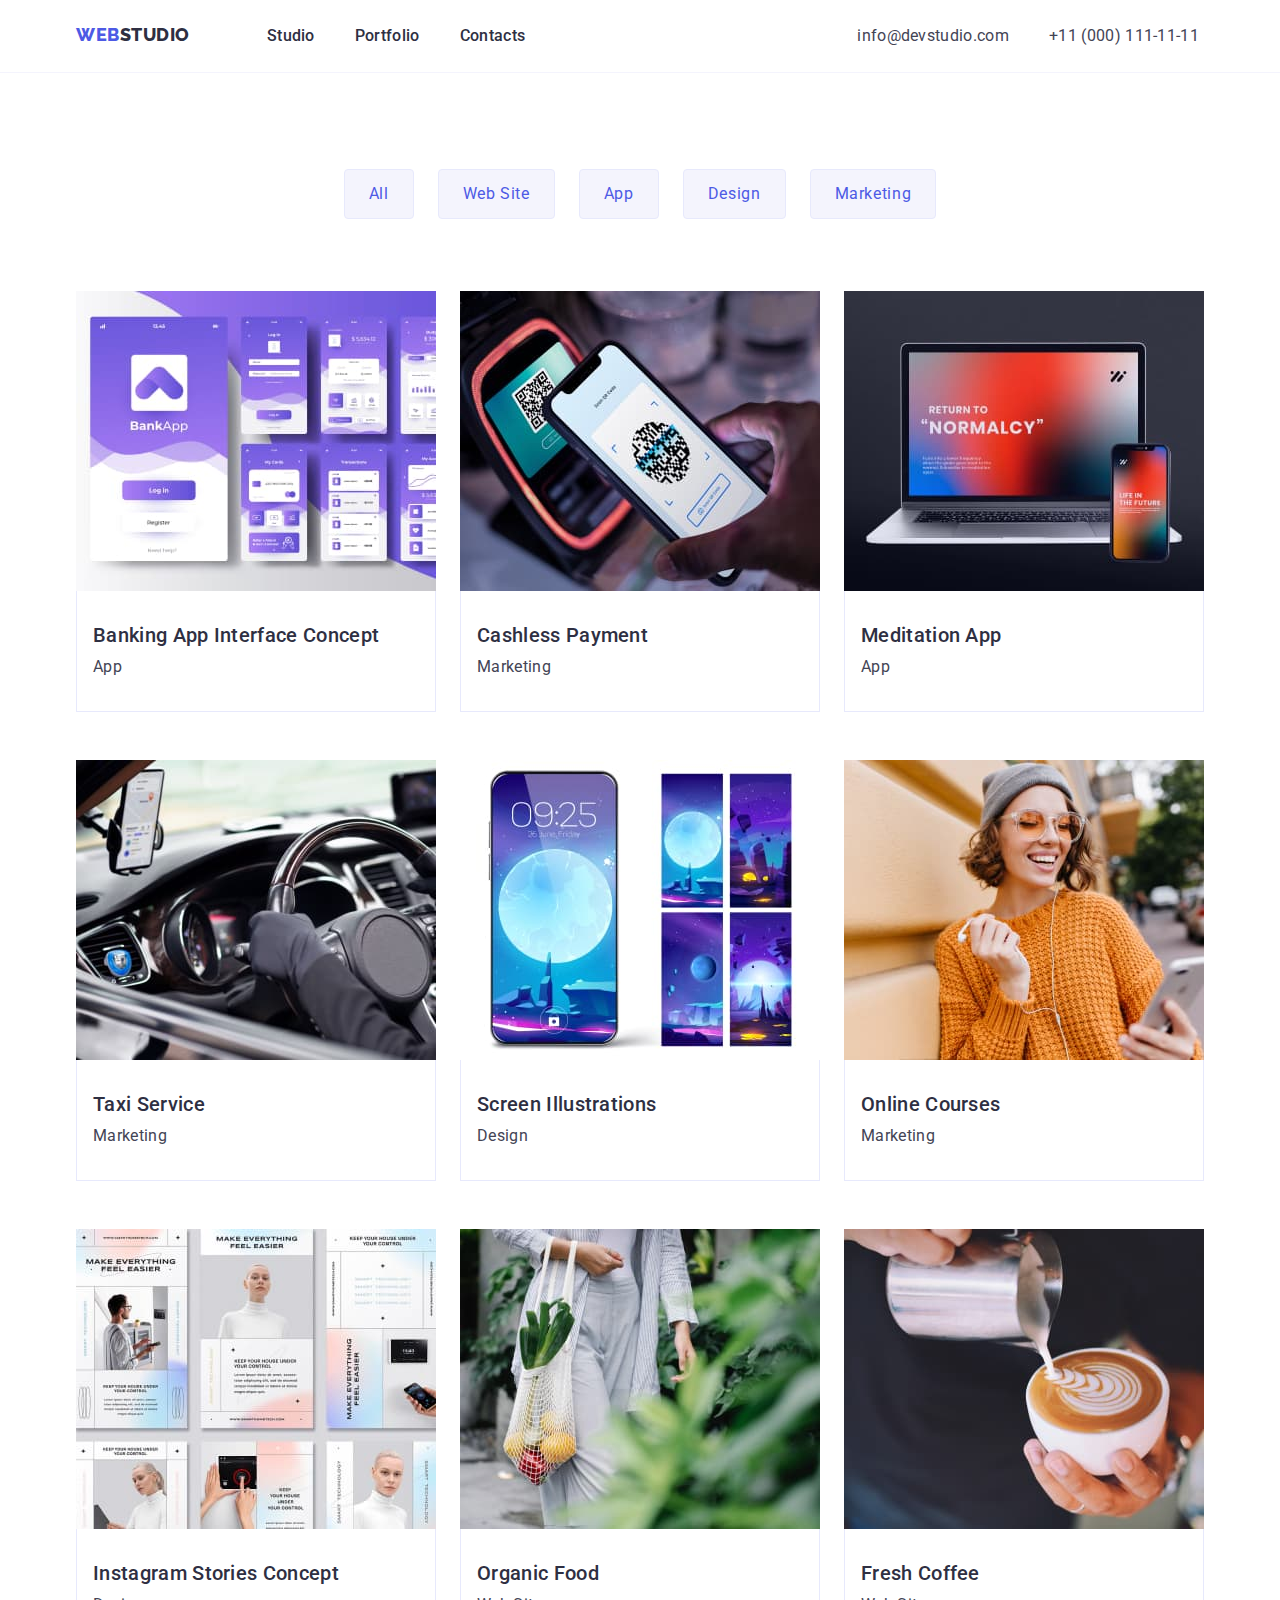
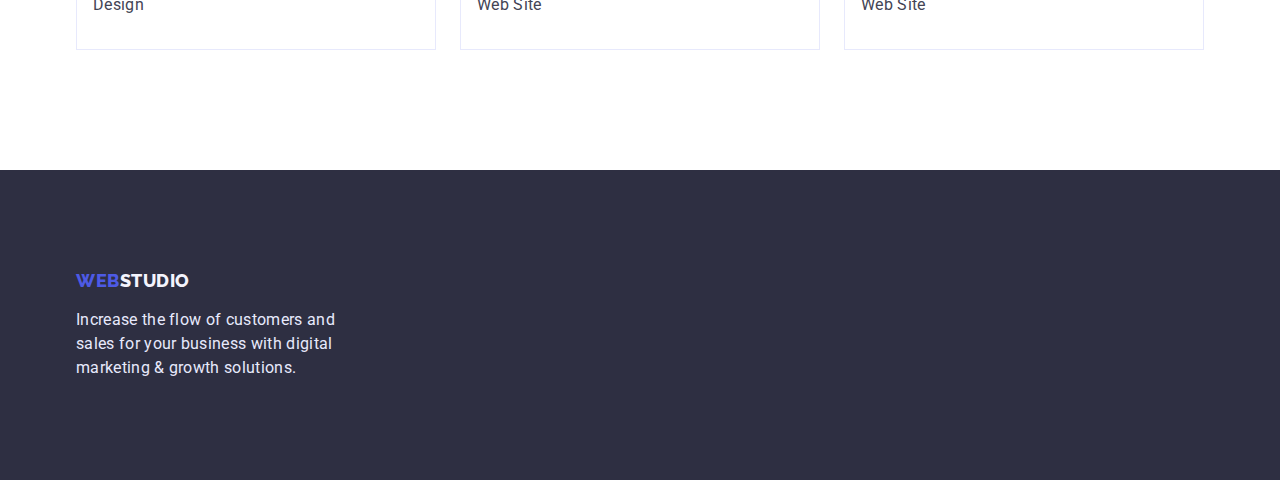
==== portfolio.html @ a34b4fd6 "Initial commit" ====
<!DOCTYPE html>
<html lang="en">
  <head>
    <meta charset="UTF-8" />
    <meta http-equiv="X-UA-Compatible" content="IE=edge" />
    <meta name="viewport" content="width=device-width, initial-scale=1.0" />
    <link rel="preconnect" href="https://fonts.googleapis.com" />
    <link rel="preconnect" href="https://fonts.gstatic.com" crossorigin />
    <link
      href="https://fonts.googleapis.com/css2?family=Raleway:wght@800&family=Roboto:wght@400;500;700;900&display=swap"
      rel="stylesheet"
    />
    <link
      rel="stylesheet"
      href="https://cdnjs.cloudflare.com/ajax/libs/modern-normalize/1.0.0/modern-normalize.min.css"
    />
    <link rel="stylesheet" href="./css/style.css" />
    <title>Portfolio</title>
  </head>
  <body>
    <header class="top-line-backgrd">
      <div class="main-page-logo container">
        <nav class="main-logo-nav">
          <a class="main-logo linknone" href="./index.html"
            ><span>Web</span>Studio</a
          >
          <ul class="main-menu-nav listnone">
            <li class="menu-nav-li">
              <a class="menu-nav linknone" href="./index.html">Studio</a>
            </li>
            <li class="menu-nav-li">
              <a class="menu-nav linknone" href="./portfolio.html">Portfolio</a>
            </li>
            <li class="menu-nav-li">
              <a class="menu-nav linknone" href="">Contacts</a>
            </li>
          </ul>
        </nav>
        <address class="main-add">
          <ul class="main-address listnone">
            <li class="main-add-li">
              <a class="main-mail linknone" href="mailto:info@devstudio.com"
                >info@devstudio.com</a
              >
            </li>
            <li class="main-add-li">
              <a class="main-tel linknone" href="tel:+110001111111"
                >+11 (000) 111-11-11</a
              >
            </li>
          </ul>
        </address>
      </div>
    </header>
    <main>
      <!--1-ША СЕКЦІЯ тип тагів в майбутньому вони будуть закріплені до фото (типу фільтра)-->
      <section class="filtr-portfolio section">
        <div class="container">
          <h1 hidden>portfolio</h1>
          <ul class="menu-btn-portfolio listnone">
            <li class="portfolio-li">
              <button class="btn-portfolio" type="button">All</button>
            </li>
            <li class="portfolio-li">
              <button class="btn-portfolio" type="button">Web Site</button>
            </li>
            <li class="portfolio-li">
              <button class="btn-portfolio" type="button">App</button>
            </li>
            <li class="portfolio-li">
              <button class="btn-portfolio" type="button">Design</button>
            </li>
            <li class="portfolio-li">
              <button class="btn-portfolio" type="button">Marketing</button>
            </li>
          </ul>
          <ul class="menu-feature-portfolio listnone">
            <li class="li-item">
              <img
                src="./images/Banking-App-Interface-Concept.jpg"
                alt="Banking App Interface Concept"
                width="360"
              />
              <div class="menu-filter-div">
                <h2 class="menu-filter">Banking App Interface Concept</h2>
                <p class="menu-text">App</p>
              </div>
            </li>
            <li class="li-item">
              <img
                src="./images/Cashless-Payment.jpg"
                alt="Cashless Payment"
                width="360"
              />
              <div class="menu-filter-div">
                <h2 class="menu-filter">Cashless Payment</h2>
                <p class="menu-text">Marketing</p>
              </div>
            </li>
            <li class="li-item">
              <img
                src="./images/Meditaion-App.jpg"
                alt="Meditation App"
                width="360"
              />
              <div class="menu-filter-div">
                <h2 class="menu-filter">Meditation App</h2>
                <p class="menu-text">App</p>
              </div>
            </li>
            <li class="li-item">
              <img
                src="./images/Taxi-Service.jpg"
                alt="Driver who look page in maps our search customers"
                width="360"
              />
              <div class="menu-filter-div">
                <h2 class="menu-filter">Taxi Service</h2>
                <p class="menu-text">Marketing</p>
              </div>
            </li>
            <li class="li-item">
              <img
                src="./images/Screen-Illustrations.jpg"
                alt="Screen Illustrations"
                width="360"
              />
              <div class="menu-filter-div">
                <h2 class="menu-filter">Screen Illustrations</h2>
                <p class="menu-text">Design</p>
              </div>
            </li>
            <li class="li-item">
              <img
                src="./images/Online-Courses.jpg"
                alt="Female holds phone and listens in headphones"
                width="360"
              />
              <div class="menu-filter-div">
                <h2 class="menu-filter">Online Courses</h2>
                <p class="menu-text">Marketing</p>
              </div>
            </li>
            <li class="li-item">
              <img
                src="./images/Instagram-Stories-Concept.jpg"
                alt="Instagram Stories Concept"
                width="360"
              />
              <div class="menu-filter-div">
                <h2 class="menu-filter">Instagram Stories Concept</h2>
                <p class="menu-text">Design</p>
              </div>
            </li>
            <li class="li-item">
              <img
                src="./images/Organic-Food.jpg"
                alt="(baground photo)Female hold mesh bag vegetables inside"
                width="360"
              />
              <div class="menu-filter-div">
                <h2 class="menu-filter">Organic Food</h2>
                <p class="menu-text">Web Site</p>
              </div>
            </li>
            <li class="li-item">
              <img
                src="./images/Fresh-Coffee.jpg"
                alt="(baground photo)Barista making coffee"
                width="360"
              />
              <div class="menu-filter-div">
                <h2 class="menu-filter">Fresh Coffee</h2>
                <p class="menu-text">Web Site</p>
              </div>
            </li>
          </ul>
        </div>
      </section>
    </main>
    <footer class="background-logo">
      <div class="container text-footer-logo">
        <a class="main-footer-logo linknone" href="./index.html">
          <span>Web</span>Studio</a
        >
        <p>
          Increase the flow of customers and sales for your business with
          digital marketing & growth solutions.
        </p>
      </div>
    </footer>
  </body>
</html>
---- css/style.css ----
/* #4d5ae5 - головний колір бренду і 1-ї кнопки (на мою думку)
#434455 - колір тексту абзаців
#2e2f42 - колір хедерів з h2...
#404bbf - колір кнопок при ховері
#E7E9FC - колір фон кнопок (радіо кнопок/фільтру)
#ffffff - колір 1-го h1
#f4f4fd - лого футера кінця
#e7e9fc - колір абзацу футера */
:root {
  --brand-logo-color: #4d5ae5;
  --textp-color: #434455;
  --text-headersecond-color: #2e2f42;
  --hover-btn-portfolio-color: #404bbf;
  --hover-btn-portf-backgrd-color: ##e7e9fc;
  --text-header-first-color: #ffffff;
  --footer-logo-color: #f4f4fd;
  --footer-text-color: #e7e9fc;
}

body {
  font-family: 'Roboto', Times New Roman, sans-serif;
  letter-spacing: 0.02em;
  color: var(--textp-color);
}

img {
  display: block;
}

.background-logo {
  background-color: var(--text-headersecond-color);

  padding-top: 100px;
  padding-bottom: 100px;
}

button {
  font-family: inherit;
  font-size: 16px;
  line-height: 1.5;
  letter-spacing: 0.04em;
}

h2,
h3 {
  margin-top: 0;
  margin-bottom: 8px;

  color: var(--text-headersecond-color);
}

p {
  margin-top: 0;
  margin-bottom: 0;

  font-size: 16px;
  line-height: 1.5;
}

h2 {
  font-size: 36px;
  line-height: 1.1;
  text-align: center;
  text-transform: capitalize;
}

.menu-filter {
  margin-bottom: 8px;

  font-weight: 500;
  font-size: 20px;
  line-height: 1.2;
}

.menu-filter-div {
  padding-top: 32px;
  padding-bottom: 32px;
  padding-left: 16px;

  border: 1px solid var(--footer-text-color);
  border-top: none;
}

.menu-filter,
.menu-text {
  text-align: left;
}

/* .menu-filter > p {
  border: 1px solid var(--footer-text-color);
  border-top: none;
} */

.listnone {
  list-style: none;
  padding: 0;
  margin: 0;
}

.linknone {
  text-decoration: none;
}
/* ==========main-HEADER====================== */
.hero-title {
  margin-top: 0;
  margin-bottom: 48px;
  width: 496px;
  margin-left: auto;
  margin-right: auto;

  font-size: 56px;
  line-height: 1.1;
  color: var(--text-header-first-color);
}

.main-page-logo,
.main-logo-nav {
  display: flex;
}

.main-page-logo {
  align-items: center;
  padding-top: 24px;
  padding-bottom: 24px;
}

.hero {
  text-align: center;

  padding-top: 188px;
  padding-bottom: 188px;
}

.under-hero-section {
  padding-top: 120px;
  padding-bottom: 120px;
}

.container {
  margin-left: auto;
  margin-right: auto;
  padding-left: 15px;
  padding-right: 15px;

  width: 1158px;
  /* outline: 2px solid tomato;
  background-color: green; */
}

.section {
  padding-bottom: 120px;

  /* background-color: #404bbf; */
  text-align: center;
}

.top-line-backgrd {
  background-color: var(--text-header-first-color);
  border-bottom: 1px solid var(--footer-logo-color);
}

.main-logo {
  font-family: 'Raleway', sans-serif;
  font-weight: 800;
  font-size: 18px;
  line-height: 1.2;
  letter-spacing: 0.03em;
  text-transform: uppercase;
  color: var(--text-headersecond-color);
}

.main-logo > span {
  width: 44px;
  height: 24px;
  font-family: 'Raleway', sans-serif;
  font-weight: 800;
  font-size: 18px;
  line-height: 1.2;
  letter-spacing: 0.03em;
  text-transform: uppercase;
  color: var(--brand-logo-color);
}

.main-menu-nav {
  display: flex;

  margin-left: 77px;
}

.main-menu-nav .menu-nav-li + .menu-nav-li {
  margin-left: 40px;
}

.menu-nav {
  color: var(--text-headersecond-color);
  font-weight: 500;
  font-size: 16px;
  line-height: 1.5;
}

.menu-nav:hover,
.menu-nav:focus {
  color: var(--hover-btn-portfolio-color);
}

.main-add {
  font-style: normal;
}

.main-address {
  display: flex;

  margin-left: 332px;
}

.main-address .main-add-li + .main-add-li {
  margin-left: 40px;
}

.main-mail {
  font-weight: 400;
  font-size: 16px;
  line-height: 1.5;
  color: var(--textp-color);
}

.main-mail:hover,
.main-mail:focus {
  color: var(--hover-btn-portfolio-color);
}

.main-tel {
  font-weight: 400;
  font-size: 16px;
  line-height: 1.5;
  color: var(--textp-color);
}

.main-tel:hover,
.main-tel:focus {
  color: var(--brand-logo-color);
}

/* ==========section1-index===================== */

.main-menu-future,
.main-menu-team {
  margin-top: 0;
  margin-bottom: 72px;
}
.main-order-btn {
  font-weight: 500;
  font-size: 16px;
  line-height: 1.5;
  letter-spacing: 0.04em;
  color: var(--text-header-first-color);
  background: var(--brand-logo-color);
  box-shadow: 0px 4px 4px rgba(0, 0, 0, 0.15);
  border-radius: 4px;
  display: inline-block;

  border: none;
  padding: 16px 32px;
  cursor: pointer;
}

.main-order-btn:hover,
.main-order-btn:focus {
  background: var(--hover-btn-portfolio-color);
  box-shadow: 0px 4px 4px rgba(0, 0, 0, 0.15);
  border-radius: 4px;
}

/* --------our team------ */
.team-li {
  box-shadow: 0px 1px 6px rgba(46, 47, 66, 0.08),
    0px 1px 1px rgba(46, 47, 66, 0.16), 0px 2px 1px rgba(46, 47, 66, 0.08);
  border-radius: 0px 0px 4px 4px;
  background-color: var(--text-header-first-color);
}

.our-team-div {
  padding-top: 32px;
  padding-bottom: 32px;
}

/* ==========/section1-index==================== */
/* ==========section1-portfolio================= */
.filtr-portfolio {
  padding-top: 96px;
}

.menu-btn-portfolio {
  display: flex;
  justify-content: center;
  margin-bottom: 72px;
  gap: 24px;
}

.menu-feature-portfolio {
  display: flex;
  flex-wrap: wrap;
  gap: 48px 24px;
}

.li-item {
  width: calc((100% - 48px) / 3);
}

/* ==========/section1-portfolio================= */
/* ==========section2-index===================== */
.menu-feature {
  display: flex;
  justify-content: center;
  column-gap: 24px;
}

.menu-future-text {
  width: 264px;
}
/* ==========/section2-index===================== */
/* ==========/HEADER====================== */

/* ==========BODY========================= */
.btn-portfolio {
  border: none;
  color: var(--brand-logo-color);
  background-color: var(--footer-logo-color);
  border: 1px solid var(--footer-text-color);

  border-radius: 4px;
  padding: 12px 24px;
}

.btn-portfolio:hover,
.btn-portfolio:focus {
  color: var(--text-header-first-color);
  background-color: var(--hover-btn-portfolio-color);
  cursor: pointer;
}
/* ================SECTION LAST "OUR TEAM"========== */
.our-team-page {
  text-align: center;
  background-color: var(--footer-logo-color);

  padding-top: 120px;
  padding-bottom: 120px;
}
/* ==========/BODY======================== */

/* ===========footer======================= */

.text-footer-logo > p {
  width: 264px;
  color: var(--footer-text-color);
}

.main-footer-logo > span {
  font-family: 'Raleway', sans-serif;
  font-weight: 800;
  font-size: 18px;
  line-height: 1.2;
  letter-spacing: 0.03em;
  text-transform: uppercase;
  color: var(--brand-logo-color);
}

.main-footer-logo {
  display: inline-block;

  font-family: 'Raleway', sans-serif;
  font-weight: 800;
  font-size: 18px;
  line-height: 1.2;
  letter-spacing: 0.03em;
  text-transform: uppercase;
  color: var(--footer-logo-color);

  margin-bottom: 16px;
}
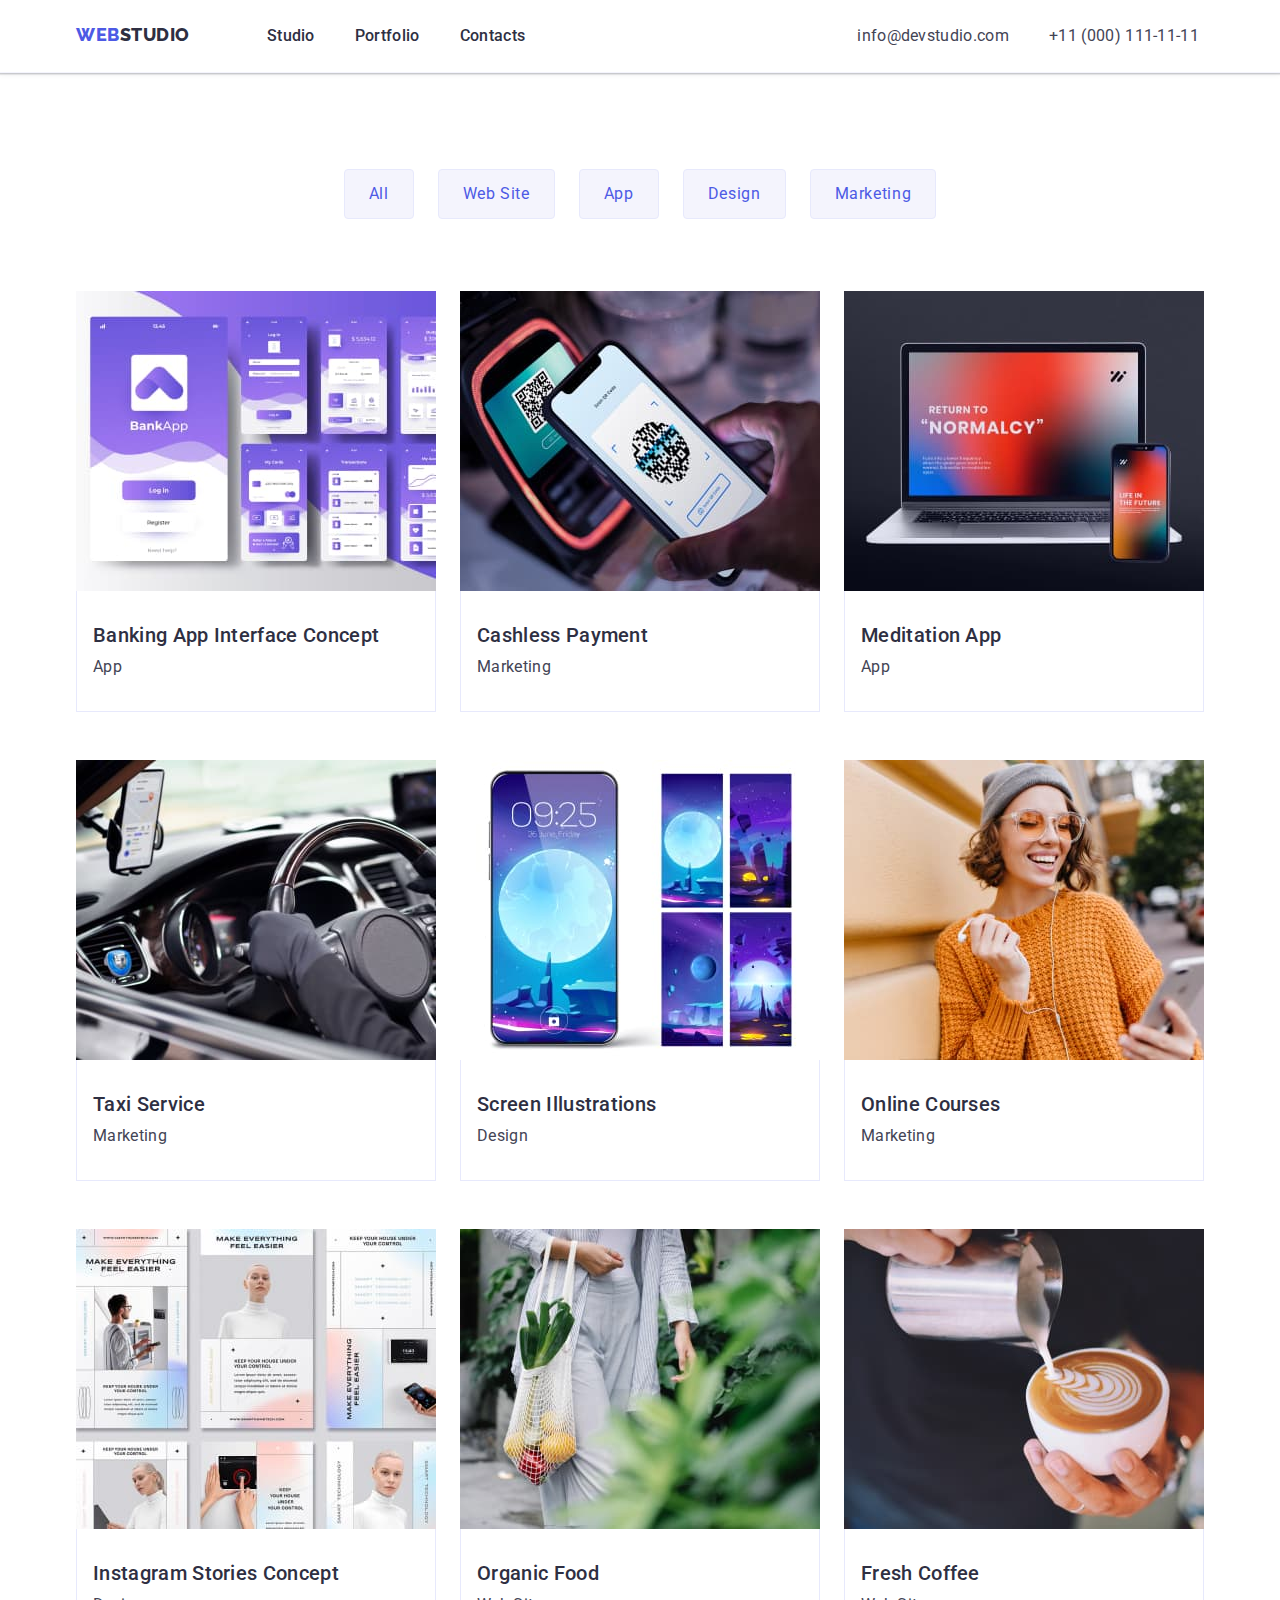
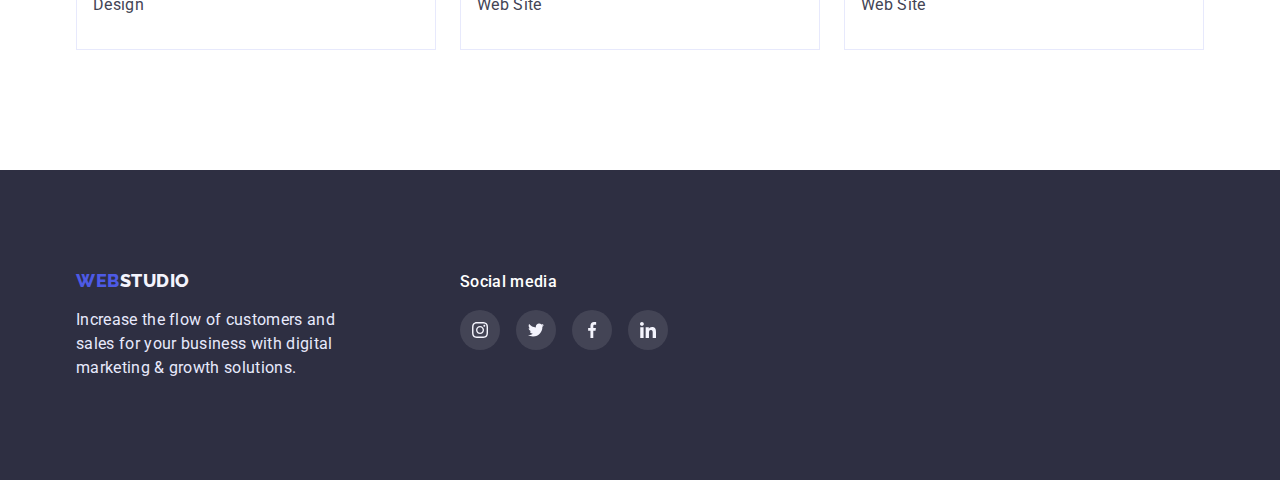
==== commit df4e5456: "last refresh HW-04" ====
--- a/portfolio.html
+++ b/portfolio.html
@@ -178,15 +178,72 @@
         </div>
       </section>
     </main>
-    <footer class="background-logo">
-      <div class="container text-footer-logo">
-        <a class="main-footer-logo linknone" href="./index.html">
-          <span>Web</span>Studio</a
-        >
-        <p>
-          Increase the flow of customers and sales for your business with
-          digital marketing & growth solutions.
-        </p>
+    <footer class="background-logo-footer">
+      <div class="container">
+        <ul class="footer-menu listnone">
+          <li>
+            <a class="main-footer-logo linknone" href="./index.html">
+              <span>Web</span>Studio</a
+            >
+            <p class="text-footer-logo">
+              Increase the flow of customers and sales for your business with
+              digital marketing & growth solutions.
+            </p>
+          </li>
+          <li>
+            <p class="text-footer-social">Social media</p>
+            <ul class="social-footer-list listnone">
+              <li class="social-footer-list-item">
+                <a href="" class="social-footer-list-link">
+                  <svg class="social-footer-list-icon" width="16" height="16">
+                    <use
+                      href="./images/symbol-defs.svg#icon-instagram"
+                      aria-label="link for twitter"
+                      rel="noopener noreferer"
+                      target="blank"
+                    ></use>
+                  </svg>
+                </a>
+              </li>
+              <li class="social-footer-list-item">
+                <a href="" class="social-footer-list-link">
+                  <svg class="social-footer-list-icon" width="16" height="16">
+                    <use
+                      href="./images/symbol-defs.svg#icon-twitter"
+                      aria-label="link for twitter"
+                      rel="noopener noreferer"
+                      target="blank"
+                    ></use>
+                  </svg>
+                </a>
+              </li>
+              <li class="social-footer-list-item">
+                <a href="" class="social-footer-list-link">
+                  <svg class="social-footer-list-icon" width="16" height="16">
+                    <use
+                      href="./images/symbol-defs.svg#icon-facebook"
+                      aria-label="link for facebook"
+                      rel="noopener noreferer"
+                      target="blank"
+                    ></use>
+                  </svg>
+                </a>
+              </li>
+              <li class="social-footer-list-item">
+                <a href="" class="social-footer-list-link">
+                  <svg class="social-footer-list-icon" width="16" height="16">
+                    <use
+                      href="./images/symbol-defs.svg#icon-linkedin"
+                      aria-label="link for linkedin"
+                      rel="noopener noreferer"
+                      target="blank"
+                    ></use>
+                  </svg>
+                </a>
+              </li>
+            </ul>
+          </li>
+        </ul>
       </div>
     </footer>
   </body>
--- a/css/style.css
+++ b/css/style.css
@@ -15,6 +15,9 @@
   --text-header-first-color: #ffffff;
   --footer-logo-color: #f4f4fd;
   --footer-text-color: #e7e9fc;
+  --border-customers: #8e8f99;
+  --no-active-footer-social: rgba(255, 255, 255, 0.1);
+  --active-footer-social: #31d0aa;
 }
 
 body {
@@ -27,11 +30,18 @@
   display: block;
 }
 
-.background-logo {
+.background-logo-hero {
+  max-width: 1440px;
+  margin: 0 auto;
   background-color: var(--text-headersecond-color);
-
-  padding-top: 100px;
-  padding-bottom: 100px;
+  background-image: linear-gradient(
+      rgba(46, 47, 66, 0.7),
+      rgba(46, 47, 66, 0.7)
+    ),
+    url(../images/people-office-hero.jpg);
+  background-repeat: no-repeat;
+  background-size: cover;
+  background-position: center;
 }
 
 button {
@@ -79,6 +89,12 @@
 
   border: 1px solid var(--footer-text-color);
   border-top: none;
+}
+.menu-filter-div:hover,
+.menu-filter-div:focus {
+  box-shadow: 0px 1px 6px rgba(46, 47, 66, 0.08),
+    0px 1px 1px rgba(46, 47, 66, 0.16), 0px 2px 1px rgba(46, 47, 66, 0.08);
+  cursor: pointer;
 }
 
 .menu-filter,
@@ -157,6 +173,8 @@
 .top-line-backgrd {
   background-color: var(--text-header-first-color);
   border-bottom: 1px solid var(--footer-logo-color);
+  box-shadow: 0px 2px 1px rgba(46, 47, 66, 0.08),
+    0px 1px 1px rgba(46, 47, 66, 0.16), 0px 1px 6px rgba(46, 47, 66, 0.08);
 }
 
 .main-logo {
@@ -242,6 +260,15 @@
 }
 
 /* ==========section1-index===================== */
+.background-futures {
+  padding-top: 24px;
+  padding-bottom: 24px;
+  text-align: center;
+  margin-bottom: 8px;
+  width: 264px;
+  background-color: var(--footer-logo-color);
+  border-radius: 4px;
+}
 
 .main-menu-future,
 .main-menu-team {
@@ -284,6 +311,30 @@
   padding-bottom: 32px;
 }
 
+.our-team-about {
+  margin-bottom: 8px;
+}
+
+.social-list-link {
+  height: 40px;
+  width: 40px;
+  background-color: var(--brand-logo-color);
+  border-radius: 50%;
+  display: flex;
+  align-items: center;
+  justify-content: center;
+}
+
+.social-list-link:hover,
+.social-list-link:focus {
+  background-color: var(--hover-btn-portfolio-color);
+}
+.social-list {
+  display: flex;
+  justify-content: center;
+  column-gap: 24px;
+}
+/* --------/our team------ */
 /* ==========/section1-index==================== */
 /* ==========section1-portfolio================= */
 .filtr-portfolio {
@@ -338,19 +389,80 @@
   background-color: var(--hover-btn-portfolio-color);
   cursor: pointer;
 }
-/* ================SECTION LAST "OUR TEAM"========== */
+/* ================SECTION "OUR TEAM"========== */
 .our-team-page {
+  max-width: 1440px;
+  margin: 0 auto;
   text-align: center;
   background-color: var(--footer-logo-color);
 
   padding-top: 120px;
   padding-bottom: 120px;
 }
+
+/* =================CUSTOMERS============== */
+.above-footer {
+  padding-top: 130px;
+}
+
+.title-customers {
+  margin-bottom: 72px;
+}
+
+.customers-background {
+  width: 168px;
+  padding-top: 16px;
+  padding-bottom: 16px;
+  border-radius: 4px;
+  border: 1px solid var(--border-customers);
+}
+
+.customers-background:hover,
+.customers-background:focus {
+  border-color: var(--brand-logo-color);
+  color: var(--brand-logo-color);
+}
+
+.customers-list-link {
+  display: block;
+  /* padding: 16px 32px; */
+}
+
+.customers-list-icon {
+  fill: var(--border-customers);
+  /* margin: 16px 32px; */
+}
+
+.customers-list-icon:hover,
+.customers-list-icon:focus {
+  fill: var(--brand-logo-color);
+}
+
+.customers-list {
+  display: flex;
+  align-items: center;
+  justify-content: center;
+  column-gap: 24px;
+}
+
+/* =================/CUSTOMERS============= */
 /* ==========/BODY======================== */
 
 /* ===========footer======================= */
-
-.text-footer-logo > p {
+.footer-menu {
+  display: flex;
+  column-gap: 120px;
+  align-items: baseline;
+}
+
+.background-logo-footer {
+  background-color: var(--text-headersecond-color);
+
+  padding-top: 100px;
+  padding-bottom: 100px;
+}
+
+.text-footer-logo {
   width: 264px;
   color: var(--footer-text-color);
 }
@@ -378,3 +490,29 @@
 
   margin-bottom: 16px;
 }
+
+.social-footer-list-link {
+  height: 40px;
+  width: 40px;
+  background-color: var(--no-active-footer-social);
+  border-radius: 50%;
+  display: flex;
+  align-items: center;
+  justify-content: center;
+}
+
+.social-footer-list-link:hover,
+.social-footer-list-link:focus {
+  background-color: var(--active-footer-social);
+}
+.social-footer-list {
+  display: flex;
+  justify-content: center;
+  column-gap: 16px;
+}
+.text-footer-social {
+  margin-bottom: 16px;
+
+  font-weight: 500;
+  color: #ffffff;
+}
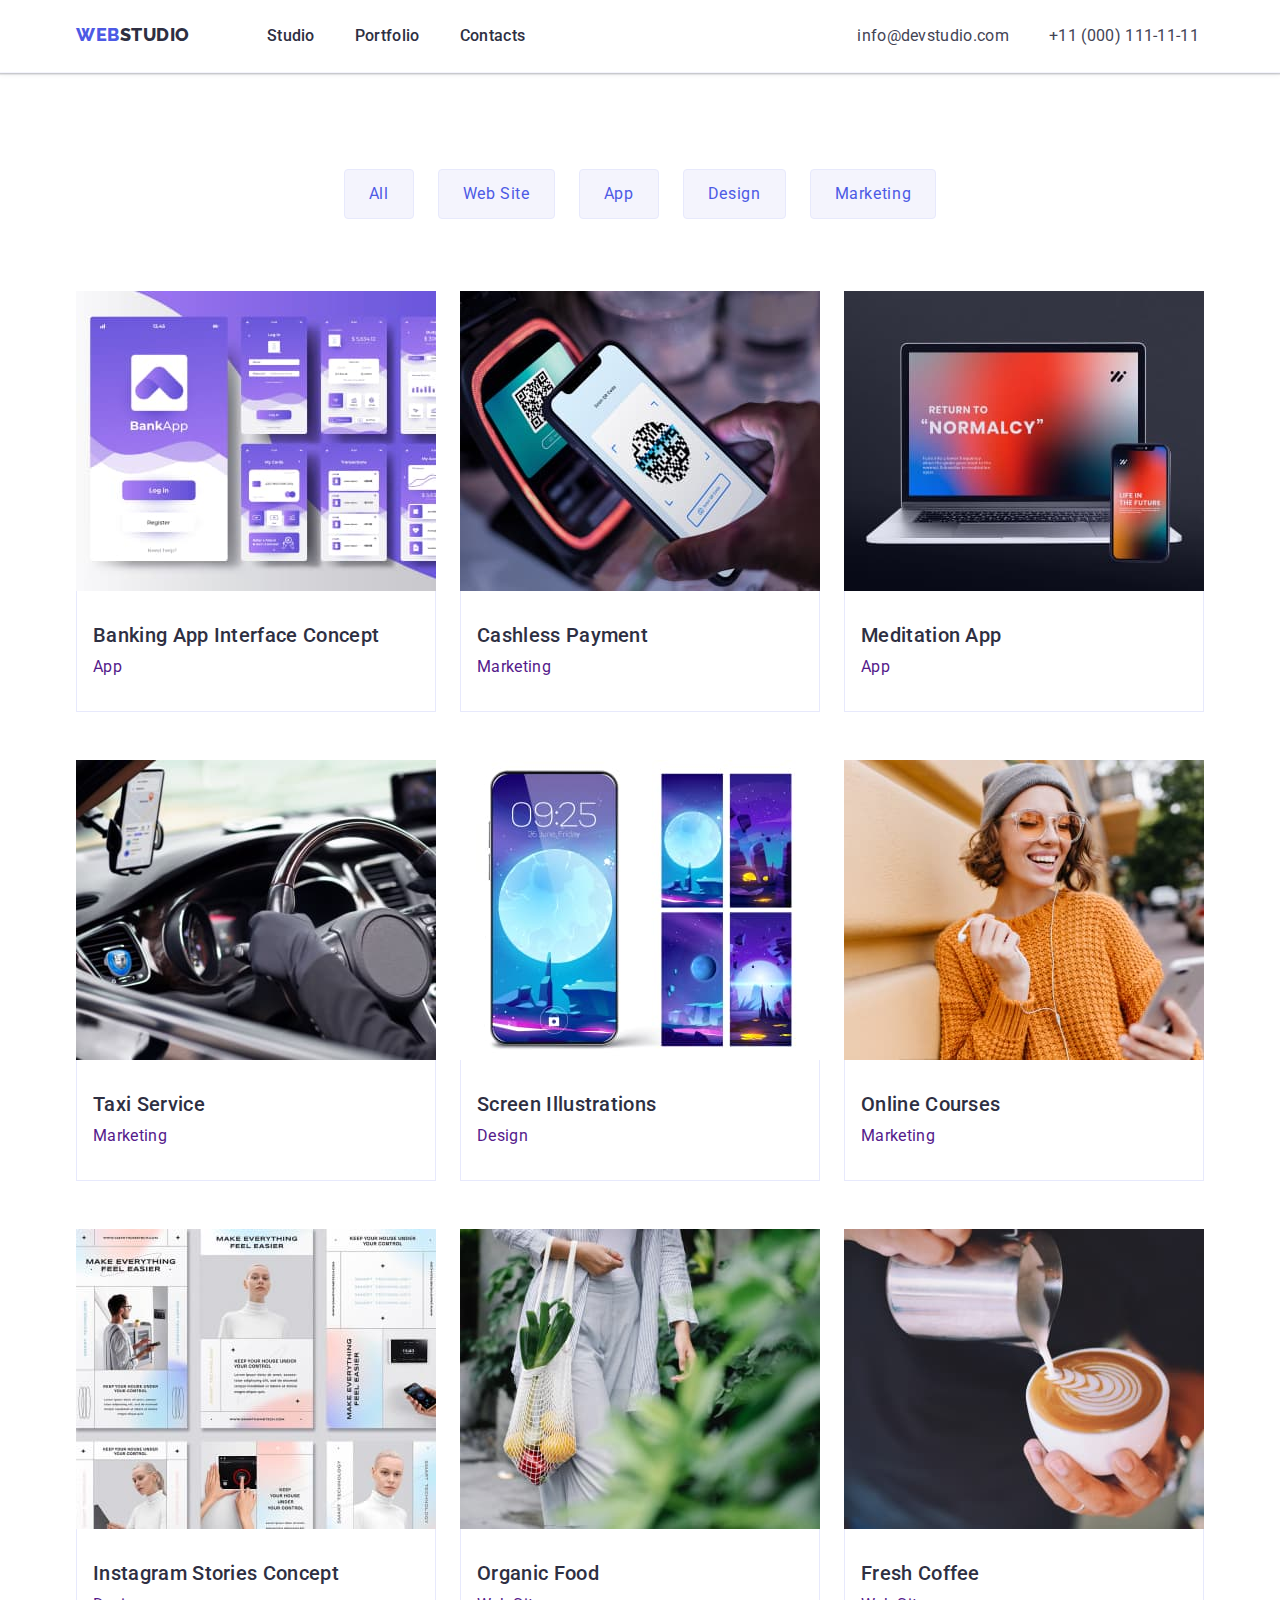
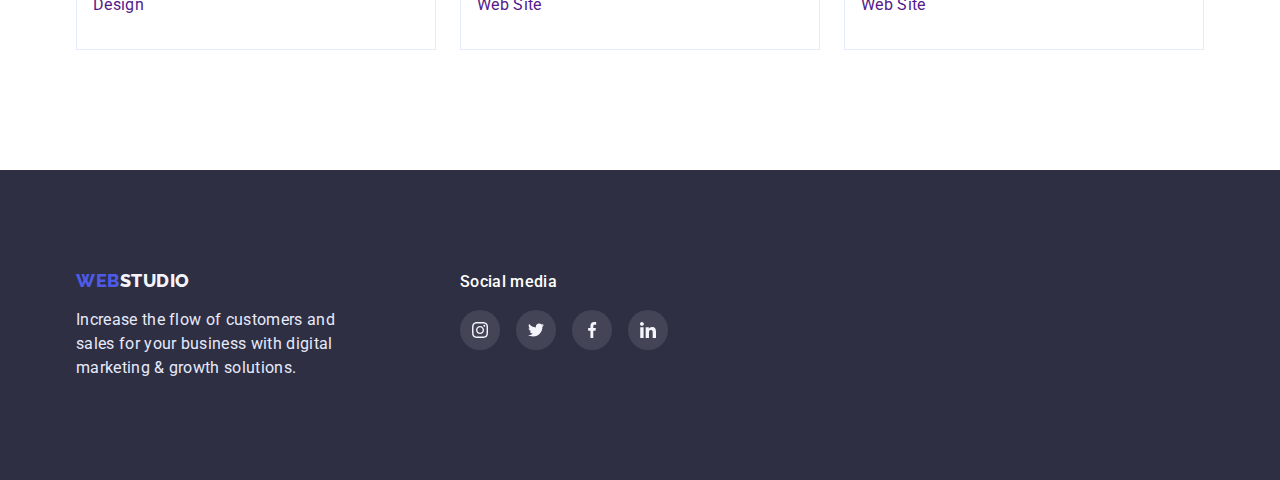
==== commit ed9bd36c: "refresh" ====
--- a/portfolio.html
+++ b/portfolio.html
@@ -82,8 +82,12 @@
                 width="360"
               />
               <div class="menu-filter-div">
-                <h2 class="menu-filter">Banking App Interface Concept</h2>
-                <p class="menu-text">App</p>
+                <a href="" class="menu-filter-about linknone"
+                  ><h2 class="menu-filter">Banking App Interface Concept</h2></a
+                >
+                <a href="" class="menu-filter-targetname linknone"
+                  ><p class="menu-text">App</p></a
+                >
               </div>
             </li>
             <li class="li-item">
@@ -93,8 +97,12 @@
                 width="360"
               />
               <div class="menu-filter-div">
-                <h2 class="menu-filter">Cashless Payment</h2>
-                <p class="menu-text">Marketing</p>
+                <a href="" class="menu-filter-about linknone"
+                  ><h2 class="menu-filter">Cashless Payment</h2></a
+                >
+                <a href="" class="menu-filter-targetname linknone"
+                  ><p class="menu-text">Marketing</p></a
+                >
               </div>
             </li>
             <li class="li-item">
@@ -104,8 +112,12 @@
                 width="360"
               />
               <div class="menu-filter-div">
-                <h2 class="menu-filter">Meditation App</h2>
-                <p class="menu-text">App</p>
+                <a href="" class="menu-filter-about linknone"
+                  ><h2 class="menu-filter">Meditation App</h2></a
+                >
+                <a href="" class="menu-filter-targetname linknone"
+                  ><p class="menu-text">App</p></a
+                >
               </div>
             </li>
             <li class="li-item">
@@ -115,8 +127,12 @@
                 width="360"
               />
               <div class="menu-filter-div">
-                <h2 class="menu-filter">Taxi Service</h2>
-                <p class="menu-text">Marketing</p>
+                <a href="" class="menu-filter-about linknone"
+                  ><h2 class="menu-filter">Taxi Service</h2></a
+                >
+                <a href="" class="menu-filter-targetname linknone"
+                  ><p class="menu-text">Marketing</p></a
+                >
               </div>
             </li>
             <li class="li-item">
@@ -126,8 +142,12 @@
                 width="360"
               />
               <div class="menu-filter-div">
-                <h2 class="menu-filter">Screen Illustrations</h2>
-                <p class="menu-text">Design</p>
+                <a href="" class="menu-filter-about linknone"
+                  ><h2 class="menu-filter">Screen Illustrations</h2></a
+                >
+                <a href="" class="menu-filter-targetname linknone"
+                  ><p class="menu-text">Design</p></a
+                >
               </div>
             </li>
             <li class="li-item">
@@ -137,8 +157,12 @@
                 width="360"
               />
               <div class="menu-filter-div">
-                <h2 class="menu-filter">Online Courses</h2>
-                <p class="menu-text">Marketing</p>
+                <a href="" class="menu-filter-about linknone"
+                  ><h2 class="menu-filter">Online Courses</h2></a
+                >
+                <a href="" class="menu-filter-targetname linknone"
+                  ><p class="menu-text">Marketing</p></a
+                >
               </div>
             </li>
             <li class="li-item">
@@ -148,8 +172,12 @@
                 width="360"
               />
               <div class="menu-filter-div">
-                <h2 class="menu-filter">Instagram Stories Concept</h2>
-                <p class="menu-text">Design</p>
+                <a href="" class="menu-filter-about linknone"
+                  ><h2 class="menu-filter">Instagram Stories Concept</h2></a
+                >
+                <a href="" class="menu-filter-targetname linknone"
+                  ><p class="menu-text">Design</p></a
+                >
               </div>
             </li>
             <li class="li-item">
@@ -159,8 +187,12 @@
                 width="360"
               />
               <div class="menu-filter-div">
-                <h2 class="menu-filter">Organic Food</h2>
-                <p class="menu-text">Web Site</p>
+                <a href="" class="menu-filter-about linknone"
+                  ><h2 class="menu-filter">Organic Food</h2></a
+                >
+                <a href="" class="menu-filter-targetname linknone"
+                  ><p class="menu-text">Web Site</p></a
+                >
               </div>
             </li>
             <li class="li-item">
@@ -170,8 +202,12 @@
                 width="360"
               />
               <div class="menu-filter-div">
-                <h2 class="menu-filter">Fresh Coffee</h2>
-                <p class="menu-text">Web Site</p>
+                <a href="" class="menu-filter-about linknone"
+                  ><h2 class="menu-filter">Fresh Coffee</h2></a
+                >
+                <a href="" class="menu-filter-targetname linknone"
+                  ><p class="menu-text">Web Site</p></a
+                >
               </div>
             </li>
           </ul>
--- a/css/style.css
+++ b/css/style.css
@@ -92,8 +92,6 @@
 }
 .menu-filter-div:hover,
 .menu-filter-div:focus {
-  box-shadow: 0px 1px 6px rgba(46, 47, 66, 0.08),
-    0px 1px 1px rgba(46, 47, 66, 0.16), 0px 2px 1px rgba(46, 47, 66, 0.08);
   cursor: pointer;
 }
 
@@ -261,11 +259,12 @@
 
 /* ==========section1-index===================== */
 .background-futures {
-  padding-top: 24px;
-  padding-bottom: 24px;
-  text-align: center;
+  display: flex;
+  justify-content: center;
+  align-items: center;
   margin-bottom: 8px;
   width: 264px;
+  height: 112px;
   background-color: var(--footer-logo-color);
   border-radius: 4px;
 }
@@ -358,6 +357,17 @@
   width: calc((100% - 48px) / 3);
 }
 
+.li-item:hover {
+  box-shadow: 0px 1px 6px rgba(46, 47, 66, 0.08),
+    0px 1px 1px rgba(46, 47, 66, 0.16), 0px 2px 1px rgba(46, 47, 66, 0.08);
+}
+
+.menu-filter-about,
+.menu-filter-targetname:hover,
+.menu-filter-about,
+.menu-filter-targetname:focus {
+  cursor: pointer;
+}
 /* ==========/section1-portfolio================= */
 /* ==========section2-index===================== */
 .menu-feature {
@@ -391,7 +401,6 @@
 }
 /* ================SECTION "OUR TEAM"========== */
 .our-team-page {
-  max-width: 1440px;
   margin: 0 auto;
   text-align: center;
   background-color: var(--footer-logo-color);
@@ -411,8 +420,8 @@
 
 .customers-background {
   width: 168px;
-  padding-top: 16px;
-  padding-bottom: 16px;
+  /* padding-top: 16px;
+  padding-bottom: 16px; */
   border-radius: 4px;
   border: 1px solid var(--border-customers);
 }
@@ -420,23 +429,40 @@
 .customers-background:hover,
 .customers-background:focus {
   border-color: var(--brand-logo-color);
-  color: var(--brand-logo-color);
 }
 
 .customers-list-link {
   display: block;
-  /* padding: 16px 32px; */
+  padding-top: 16px;
+  padding-bottom: 16px;
 }
 
 .customers-list-icon {
   fill: var(--border-customers);
-  /* margin: 16px 32px; */
-}
-
-.customers-list-icon:hover,
-.customers-list-icon:focus {
+}
+
+.customers-list-link:hover .customers-list-icon,
+.customers-list-link:focus .customers-list-icon {
   fill: var(--brand-logo-color);
 }
+
+/* .customers-background:hover,
+.customers-background:focus {
+  border-color: var(--brand-logo-color);
+}
+
+.customers-background:hover .customers-list-icon,
+.customers-background:focus .customers-list-icon {
+  fill: var(--brand-logo-color);
+}
+
+.customers-list-link {
+  display: block;
+}
+
+.customers-list-icon {
+  fill: var(--border-customers);
+} */
 
 .customers-list {
   display: flex;
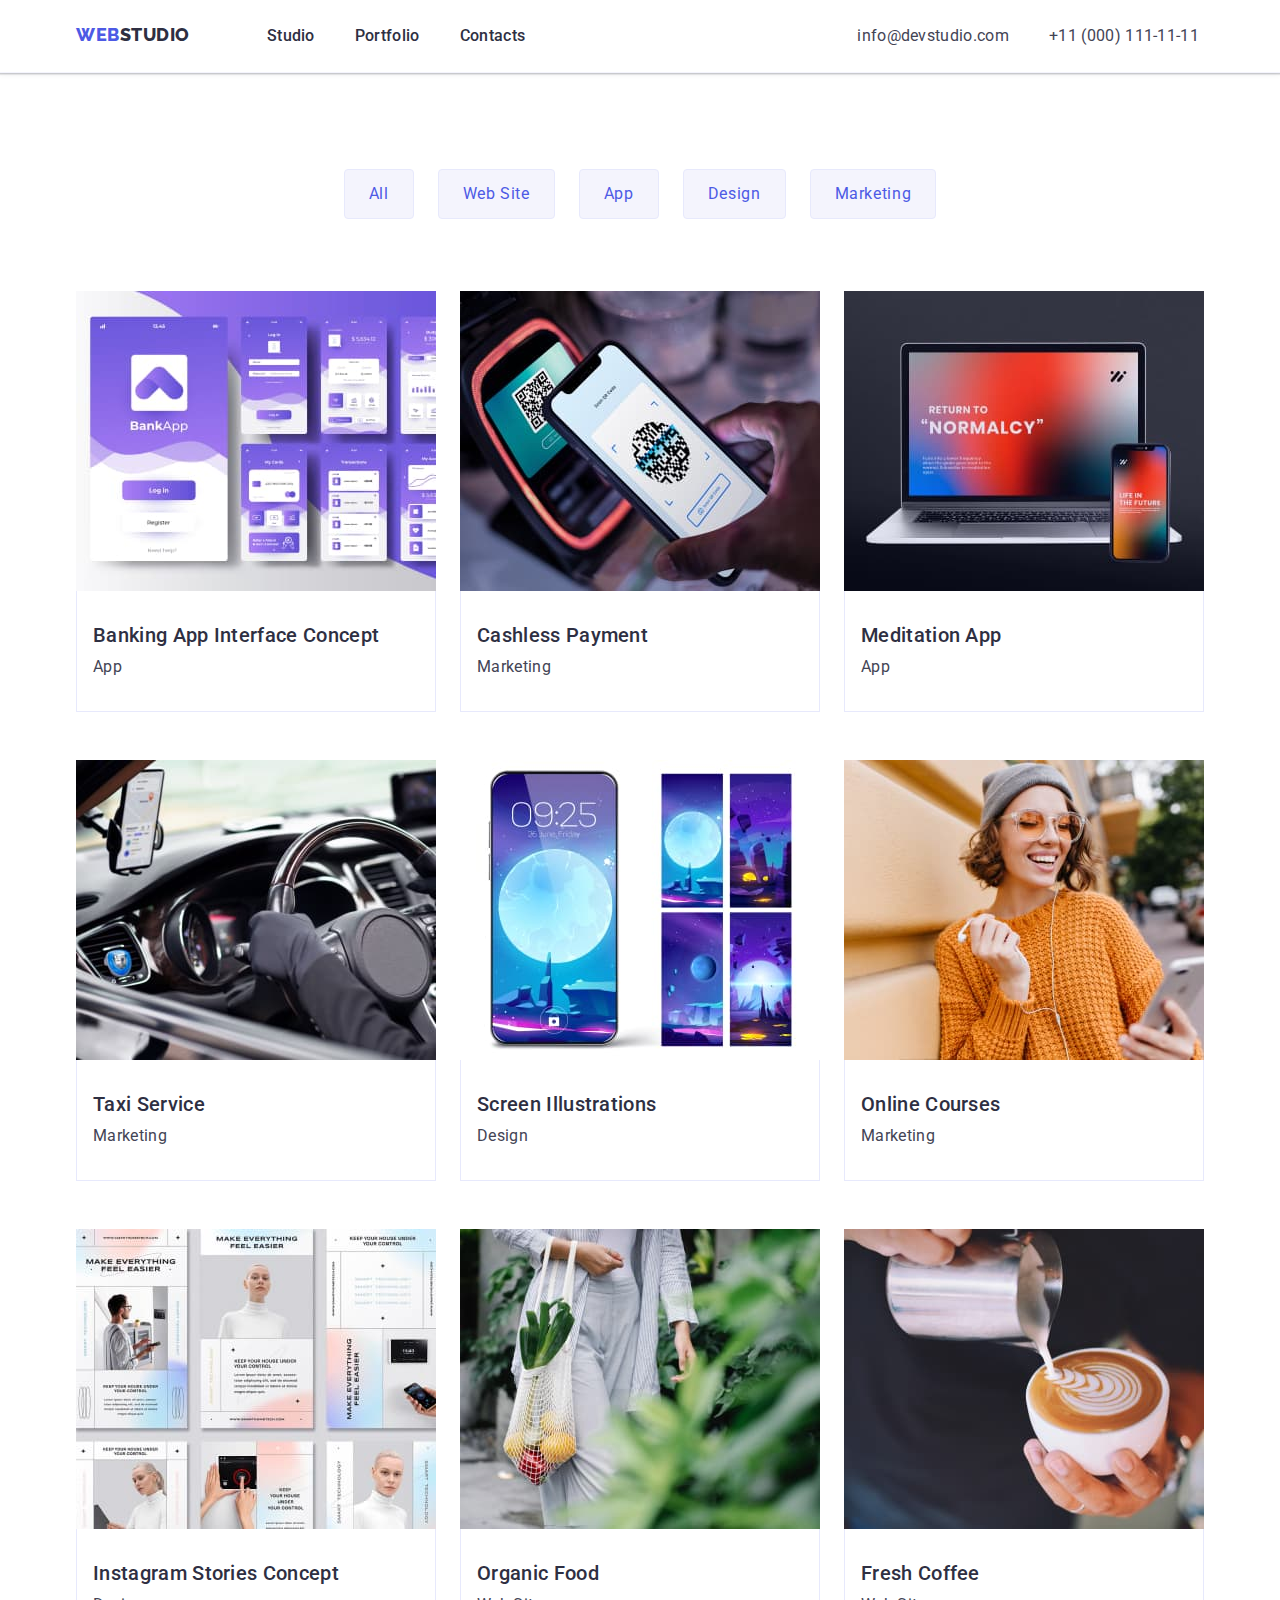
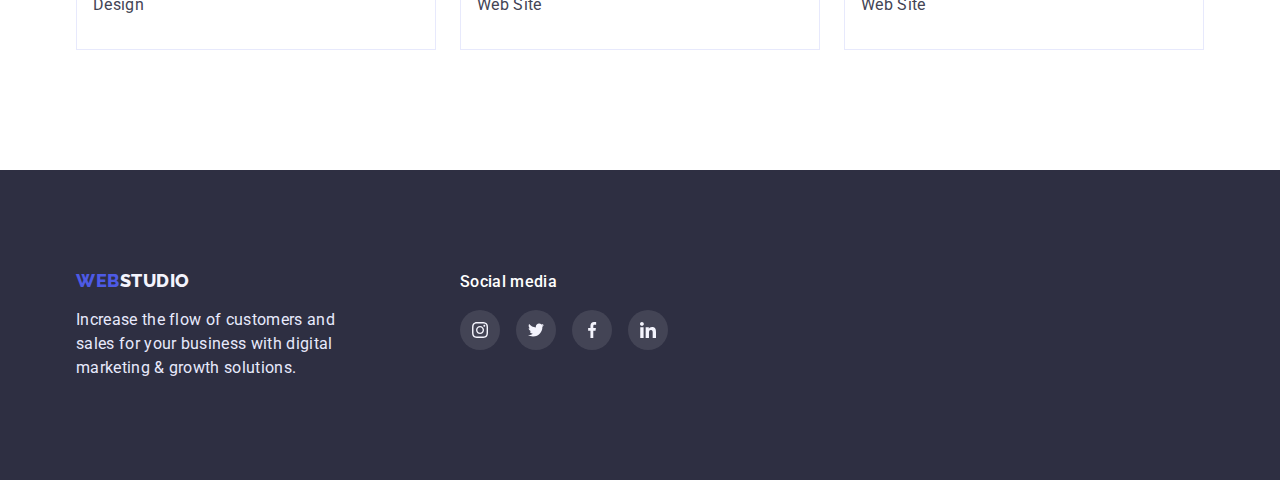
==== commit f18be230: "update" ====
--- a/portfolio.html
+++ b/portfolio.html
@@ -76,139 +76,121 @@
           </ul>
           <ul class="menu-feature-portfolio listnone">
             <li class="li-item">
-              <img
-                src="./images/Banking-App-Interface-Concept.jpg"
-                alt="Banking App Interface Concept"
-                width="360"
-              />
-              <div class="menu-filter-div">
-                <a href="" class="menu-filter-about linknone"
-                  ><h2 class="menu-filter">Banking App Interface Concept</h2></a
-                >
-                <a href="" class="menu-filter-targetname linknone"
-                  ><p class="menu-text">App</p></a
-                >
-              </div>
-            </li>
-            <li class="li-item">
-              <img
-                src="./images/Cashless-Payment.jpg"
-                alt="Cashless Payment"
-                width="360"
-              />
-              <div class="menu-filter-div">
-                <a href="" class="menu-filter-about linknone"
-                  ><h2 class="menu-filter">Cashless Payment</h2></a
-                >
-                <a href="" class="menu-filter-targetname linknone"
-                  ><p class="menu-text">Marketing</p></a
-                >
-              </div>
-            </li>
-            <li class="li-item">
-              <img
-                src="./images/Meditaion-App.jpg"
-                alt="Meditation App"
-                width="360"
-              />
-              <div class="menu-filter-div">
-                <a href="" class="menu-filter-about linknone"
-                  ><h2 class="menu-filter">Meditation App</h2></a
-                >
-                <a href="" class="menu-filter-targetname linknone"
-                  ><p class="menu-text">App</p></a
-                >
-              </div>
-            </li>
-            <li class="li-item">
-              <img
-                src="./images/Taxi-Service.jpg"
-                alt="Driver who look page in maps our search customers"
-                width="360"
-              />
-              <div class="menu-filter-div">
-                <a href="" class="menu-filter-about linknone"
-                  ><h2 class="menu-filter">Taxi Service</h2></a
-                >
-                <a href="" class="menu-filter-targetname linknone"
-                  ><p class="menu-text">Marketing</p></a
-                >
-              </div>
-            </li>
-            <li class="li-item">
-              <img
-                src="./images/Screen-Illustrations.jpg"
-                alt="Screen Illustrations"
-                width="360"
-              />
-              <div class="menu-filter-div">
-                <a href="" class="menu-filter-about linknone"
-                  ><h2 class="menu-filter">Screen Illustrations</h2></a
-                >
-                <a href="" class="menu-filter-targetname linknone"
-                  ><p class="menu-text">Design</p></a
-                >
-              </div>
-            </li>
-            <li class="li-item">
-              <img
-                src="./images/Online-Courses.jpg"
-                alt="Female holds phone and listens in headphones"
-                width="360"
-              />
-              <div class="menu-filter-div">
-                <a href="" class="menu-filter-about linknone"
-                  ><h2 class="menu-filter">Online Courses</h2></a
-                >
-                <a href="" class="menu-filter-targetname linknone"
-                  ><p class="menu-text">Marketing</p></a
-                >
-              </div>
-            </li>
-            <li class="li-item">
-              <img
-                src="./images/Instagram-Stories-Concept.jpg"
-                alt="Instagram Stories Concept"
-                width="360"
-              />
-              <div class="menu-filter-div">
-                <a href="" class="menu-filter-about linknone"
-                  ><h2 class="menu-filter">Instagram Stories Concept</h2></a
-                >
-                <a href="" class="menu-filter-targetname linknone"
-                  ><p class="menu-text">Design</p></a
-                >
-              </div>
-            </li>
-            <li class="li-item">
-              <img
-                src="./images/Organic-Food.jpg"
-                alt="(baground photo)Female hold mesh bag vegetables inside"
-                width="360"
-              />
-              <div class="menu-filter-div">
-                <a href="" class="menu-filter-about linknone"
-                  ><h2 class="menu-filter">Organic Food</h2></a
-                >
-                <a href="" class="menu-filter-targetname linknone"
-                  ><p class="menu-text">Web Site</p></a
-                >
-              </div>
-            </li>
-            <li class="li-item">
-              <img
-                src="./images/Fresh-Coffee.jpg"
-                alt="(baground photo)Barista making coffee"
-                width="360"
-              />
-              <div class="menu-filter-div">
-                <a href="" class="menu-filter-about linknone"
-                  ><h2 class="menu-filter">Fresh Coffee</h2></a
-                >
-                <a href="" class="menu-filter-targetname linknone"
-                  ><p class="menu-text">Web Site</p></a
-                >
-              </div>
+              <a href="" class="menu-filter-link linknone">
+                <img
+                  src="./images/Banking-App-Interface-Concept.jpg"
+                  alt="Banking App Interface Concept"
+                  width="360"
+                />
+                <div class="menu-filter-div">
+                  <h2 class="menu-filter">Banking App Interface Concept</h2>
+                  <p class="menu-text">App</p>
+                </div>
+              </a>
+            </li>
+            <li class="li-item">
+              <a href="" class="menu-filter-link linknone">
+                <img
+                  src="./images/Cashless-Payment.jpg"
+                  alt="Cashless Payment"
+                  width="360"
+                />
+                <div class="menu-filter-div">
+                  <h2 class="menu-filter">Cashless Payment</h2>
+                  <p class="menu-text">Marketing</p>
+                </div>
+              </a>
+            </li>
+            <li class="li-item">
+              <a href="" class="menu-filter-link linknone">
+                <img
+                  src="./images/Meditaion-App.jpg"
+                  alt="Meditation App"
+                  width="360"
+                />
+                <div class="menu-filter-div">
+                  <h2 class="menu-filter">Meditation App</h2>
+                  <p class="menu-text">App</p>
+                </div>
+              </a>
+            </li>
+            <li class="li-item">
+              <a href="" class="menu-filter-link linknone">
+                <img
+                  src="./images/Taxi-Service.jpg"
+                  alt="Driver who look page in maps our search customers"
+                  width="360"
+                />
+                <div class="menu-filter-div">
+                  <h2 class="menu-filter">Taxi Service</h2>
+                  <p class="menu-text">Marketing</p>
+                </div>
+              </a>
+            </li>
+            <li class="li-item">
+              <a href="" class="menu-filter-link linknone">
+                <img
+                  src="./images/Screen-Illustrations.jpg"
+                  alt="Screen Illustrations"
+                  width="360"
+                />
+                <div class="menu-filter-div">
+                  <h2 class="menu-filter">Screen Illustrations</h2>
+                  <p class="menu-text">Design</p>
+                </div>
+              </a>
+            </li>
+            <li class="li-item">
+              <a href="" class="menu-filter-link linknone">
+                <img
+                  src="./images/Online-Courses.jpg"
+                  alt="Female holds phone and listens in headphones"
+                  width="360"
+                />
+                <div class="menu-filter-div">
+                  <h2 class="menu-filter">Online Courses</h2>
+                  <p class="menu-text">Marketing</p>
+                </div>
+              </a>
+            </li>
+            <li class="li-item">
+              <a href="" class="menu-filter-link linknone">
+                <img
+                  src="./images/Instagram-Stories-Concept.jpg"
+                  alt="Instagram Stories Concept"
+                  width="360"
+                />
+                <div class="menu-filter-div">
+                  <h2 class="menu-filter">Instagram Stories Concept</h2>
+                  <p class="menu-text">Design</p>
+                </div>
+              </a>
+            </li>
+            <li class="li-item">
+              <a href="" class="menu-filter-link linknone">
+                <img
+                  src="./images/Organic-Food.jpg"
+                  alt="(baground photo)Female hold mesh bag vegetables inside"
+                  width="360"
+                />
+                <div class="menu-filter-div">
+                  <h2 class="menu-filter">Organic Food</h2>
+                  <p class="menu-text">Web Site</p>
+                </div>
+              </a>
+            </li>
+            <li class="li-item">
+              <a href="" class="menu-filter-link linknone">
+                <img
+                  src="./images/Fresh-Coffee.jpg"
+                  alt="(baground photo)Barista making coffee"
+                  width="360"
+                />
+                <div class="menu-filter-div">
+                  <h2 class="menu-filter">Fresh Coffee</h2>
+                  <p class="menu-text">Web Site</p>
+                </div>
+              </a>
             </li>
           </ul>
         </div>
--- a/css/style.css
+++ b/css/style.css
@@ -1,7 +1,7 @@
 /* #4d5ae5 - головний колір бренду і 1-ї кнопки (на мою думку)
 #434455 - колір тексту абзаців
 #2e2f42 - колір хедерів з h2...
-#404bbf - колір кнопок при ховері
+#404bbf - колір кнопок при ховері OCEAN
 #E7E9FC - колір фон кнопок (радіо кнопок/фільтру)
 #ffffff - колір 1-го h1
 #f4f4fd - лого футера кінця
@@ -90,10 +90,6 @@
   border: 1px solid var(--footer-text-color);
   border-top: none;
 }
-.menu-filter-div:hover,
-.menu-filter-div:focus {
-  cursor: pointer;
-}
 
 .menu-filter,
 .menu-text {
@@ -357,17 +353,23 @@
   width: calc((100% - 48px) / 3);
 }
 
-.li-item:hover {
+.menu-filter-link {
+  color: var(--textp-color);
+}
+
+.menu-filter-about,
+.menu-filter-targetname {
+  display: block;
+}
+.menu-filter-link {
+  display: block;
+}
+.menu-filter-link:hover,
+.menu-filter-link:focus {
   box-shadow: 0px 1px 6px rgba(46, 47, 66, 0.08),
     0px 1px 1px rgba(46, 47, 66, 0.16), 0px 2px 1px rgba(46, 47, 66, 0.08);
 }
 
-.menu-filter-about,
-.menu-filter-targetname:hover,
-.menu-filter-about,
-.menu-filter-targetname:focus {
-  cursor: pointer;
-}
 /* ==========/section1-portfolio================= */
 /* ==========section2-index===================== */
 .menu-feature {
@@ -418,23 +420,25 @@
   margin-bottom: 72px;
 }
 
-.customers-background {
+.customers-background:hover,
+.customers-background:focus {
+  border-color: var(--hover-btn-portfolio-color);
+}
+
+.customers-list-link {
+  display: block;
   width: 168px;
-  /* padding-top: 16px;
-  padding-bottom: 16px; */
+  height: 88px;
   border-radius: 4px;
   border: 1px solid var(--border-customers);
-}
-
-.customers-background:hover,
-.customers-background:focus {
-  border-color: var(--brand-logo-color);
-}
-
-.customers-list-link {
-  display: block;
-  padding-top: 16px;
-  padding-bottom: 16px;
+  display: flex;
+  justify-content: center;
+  align-items: center;
+}
+
+.customers-list-link:hover,
+.customers-list-link:focus {
+  border-color: var(--hover-btn-portfolio-color);
 }
 
 .customers-list-icon {
@@ -443,26 +447,8 @@
 
 .customers-list-link:hover .customers-list-icon,
 .customers-list-link:focus .customers-list-icon {
-  fill: var(--brand-logo-color);
-}
-
-/* .customers-background:hover,
-.customers-background:focus {
-  border-color: var(--brand-logo-color);
-}
-
-.customers-background:hover .customers-list-icon,
-.customers-background:focus .customers-list-icon {
-  fill: var(--brand-logo-color);
-}
-
-.customers-list-link {
-  display: block;
-}
-
-.customers-list-icon {
-  fill: var(--border-customers);
-} */
+  fill: var(--hover-btn-portfolio-color);
+}
 
 .customers-list {
   display: flex;
